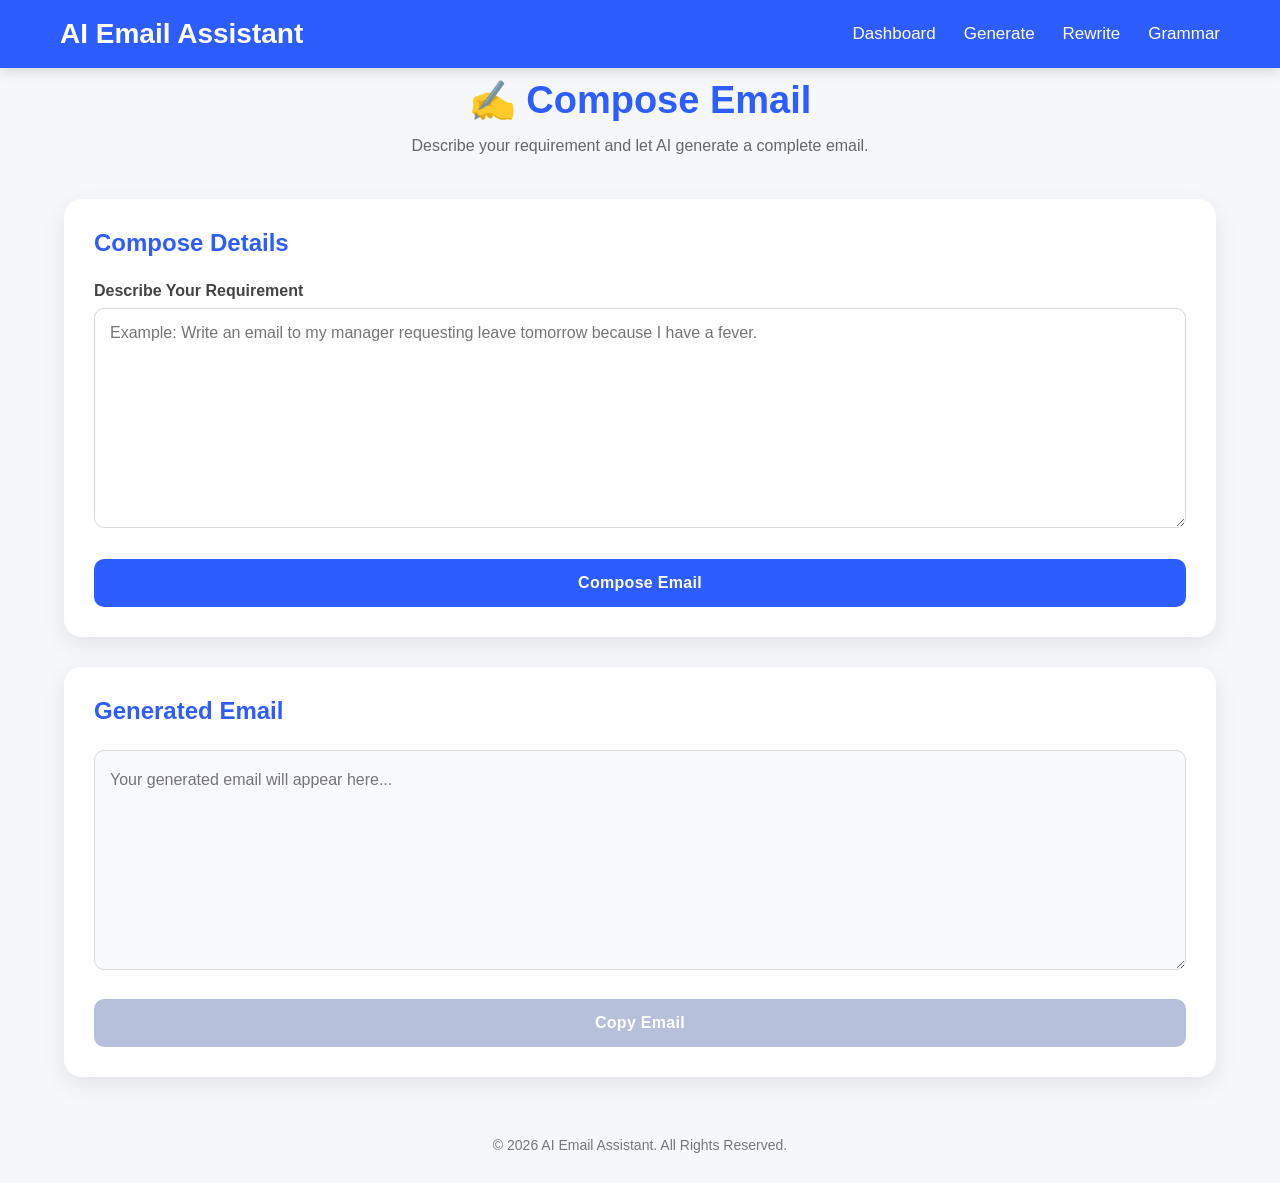
==== frontend/compose.html @ 92236990 "Completed Epic 8 - Compose Email feature" ====
<!DOCTYPE html>
<html lang="en">

<head>

    <meta charset="UTF-8">

    <meta
        name="viewport"
        content="width=device-width, initial-scale=1.0">

    <title>Compose Email</title>

    <link rel="stylesheet" href="css/common.css">
    <link rel="stylesheet" href="css/compose.css">

</head>

<body>

    <!-- ================= NAVBAR ================= -->

    <nav class="navbar">

        <div class="logo">

            AI Email Assistant

        </div>

        <ul class="nav-links">

            <li>

                <a href="index.html">

                    Dashboard

                </a>

            </li>

            <li>

                <a href="email.html">

                    Generate

                </a>

            </li>

            <li>

                <a href="rewrite.html">

                    Rewrite

                </a>

            </li>

            <li>

                <a href="grammar.html">

                    Grammar

                </a>

            </li>

        </ul>

    </nav>

    <!-- ================= PAGE ================= -->

    <main class="container">

        <h1 class="page-title">

            ✍️ Compose Email

        </h1>

        <p class="page-subtitle">

            Describe your requirement and let AI generate a complete email.

        </p>

        <!-- ================= INPUT CARD ================= -->

        <section class="card">

            <h2 class="section-title">

                Compose Details

            </h2>

            <div class="form-group">

                <label for="prompt">

                    Describe Your Requirement

                </label>

                <textarea
                    id="prompt"
                    placeholder="Example: Write an email to my manager requesting leave tomorrow because I have a fever."></textarea>

            </div>

            <button
                id="composeBtn"
                class="btn">

                Compose Email

            </button>

        </section>

        <!-- ================= OUTPUT CARD ================= -->

        <section class="card">

            <h2 class="section-title">

                Generated Email

            </h2>

            <textarea
                id="generatedEmail"
                readonly
                placeholder="Your generated email will appear here..."></textarea>

            <div class="button-group">

                <button
                    id="copyBtn"
                    class="btn"
                    disabled>

                    Copy Email

                </button>

            </div>

        </section>

    </main>

    <!-- ================= FOOTER ================= -->

    <footer>

        <p>

            © 2026 AI Email Assistant. All Rights Reserved.

        </p>

    </footer>

    <script src="js/common.js"></script>
    <script src="js/compose.js"></script>

</body>

</html>
---- frontend/css/common.css ----
/* ===================================
   RESET
=================================== */

*{
    margin:0;
    padding:0;
    box-sizing:border-box;
    font-family:"Segoe UI", Tahoma, Geneva, Verdana, sans-serif;
}

html{
    scroll-behavior:smooth;
}

body{
    background:#f5f7fb;
    color:#333;
}

/* ===================================
   NAVBAR
=================================== */

.navbar{

    width:100%;

    background:#2d5cff;

    display:flex;

    justify-content:space-between;

    align-items:center;

    padding:18px 60px;

    box-shadow:0 4px 12px rgba(0,0,0,.12);

    position:sticky;

    top:0;

    z-index:999;

}

.logo{

    color:#fff;

    font-size:28px;

    font-weight:700;

}

.nav-links{

    display:flex;

    list-style:none;

    gap:28px;

}

.nav-links li{

    list-style:none;

}

.nav-links a{

    color:white;

    text-decoration:none;

    font-size:17px;

    transition:.3s;

}

.nav-links a:hover{

    color:#ffe082;

}

.nav-links a.active{

    color:#ffe082;

    font-weight:bold;

}

/* ===================================
   CONTAINER
=================================== */

.container{

    width:90%;

    max-width:1200px;

    margin:0 auto;

}

/* ===================================
   CARD
=================================== */

.card{

    background:white;

    border-radius:18px;

    box-shadow:0 8px 25px rgba(0,0,0,.08);

    padding:30px;

}

/* ===================================
   TITLES
=================================== */

.page-title{

    font-size:38px;

    color:#2d5cff;

    margin-bottom:10px;

    text-align:center;

}

.page-subtitle{

    text-align:center;

    color:#666;

    margin-bottom:35px;

    line-height:1.7;

}

.section-title{

    color:#2d5cff;

    margin-bottom:25px;

}

/* ===================================
   FORM
=================================== */

.form-group{

    margin-bottom:20px;

}

.form-group label{

    display:block;

    margin-bottom:8px;

    font-weight:600;

}

input,
select,
textarea{

    width:100%;

    padding:14px;

    border:1px solid #d9d9d9;

    border-radius:10px;

    outline:none;

    font-size:16px;

    transition:.3s;

}

input:focus,
select:focus,
textarea:focus{

    border-color:#2d5cff;

    box-shadow:0 0 8px rgba(45,92,255,.18);

}

textarea{

    resize:vertical;

    min-height:180px;

}

/* ===================================
   BUTTON
=================================== */

.btn{

    width:100%;

    background:#2d5cff;

    color:white;

    border:none;

    padding:15px;

    border-radius:10px;

    font-size:16px;

    cursor:pointer;

    transition:.3s;

}

.btn:hover{

    background:#2048da;

}

.btn:disabled{

    background:#b6c0db;

    cursor:not-allowed;

}

/* ===================================
   FOOTER
=================================== */

footer{

    text-align:center;

    padding:30px;

    color:#777;

    font-size:14px;

}

/* ===================================
   RESPONSIVE
=================================== */

@media(max-width:768px){

    .navbar{

        flex-direction:column;

        gap:18px;

        padding:20px;

    }

    .nav-links{

        flex-wrap:wrap;

        justify-content:center;

        gap:18px;

    }

    .page-title{

        font-size:30px;

    }

}
---- frontend/css/compose.css ----
/* ===================================
   PAGE
=================================== */

.page-title{

    margin-top:10px;

}

.page-subtitle{

    margin-bottom:40px;

}

/* ===================================
   CARD
=================================== */

.card{

    margin-bottom:30px;

    animation:fadeIn .4s ease;

}

/* ===================================
   FORM
=================================== */

.form-group{

    margin-bottom:22px;

}

.form-group label{

    color:#444;

    font-size:16px;

}

textarea{

    width:100%;

    min-height:220px;

    padding:15px;

    border:1px solid #d9d9d9;

    border-radius:10px;

    outline:none;

    font-size:16px;

    resize:vertical;

    background:#fff;

    transition:.3s;

}

textarea:focus{

    border-color:#2d5cff;

    box-shadow:0 0 8px rgba(45,92,255,.18);

}

/* ===================================
   OUTPUT
=================================== */

#generatedEmail{

    background:#f8f9fc;

    color:#333;

    line-height:1.8;

}

/* ===================================
   BUTTON GROUP
=================================== */

.button-group{

    margin-top:20px;

}
/* ===================================
   BUTTON
=================================== */

.btn{

    margin-top:5px;

    font-weight:600;

    letter-spacing:.3px;

}

/* ===================================
   ANIMATION
=================================== */

@keyframes fadeIn{

    from{

        opacity:0;

        transform:translateY(20px);

    }

    to{

        opacity:1;

        transform:translateY(0);

    }

}

/* ===================================
   RESPONSIVE
=================================== */

@media(max-width:768px){

    .page-title{

        font-size:32px;

    }

    .page-subtitle{

        font-size:16px;

    }

    .card{

        padding:25px;

    }

}
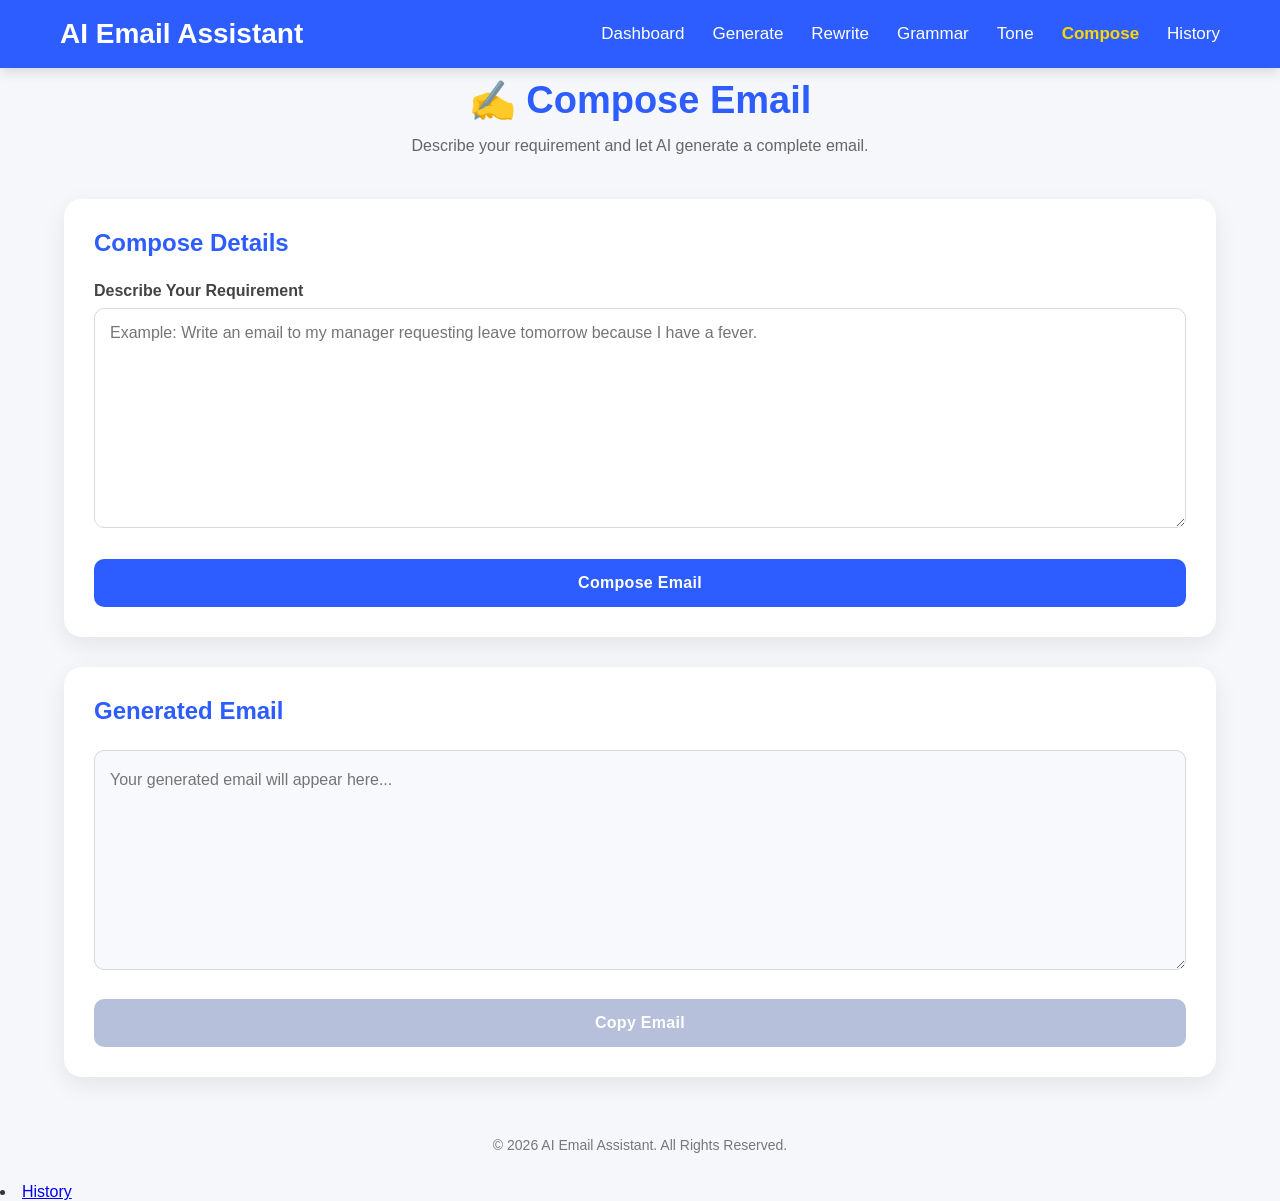
==== commit 2932e102: "Added compose and history to the project" ====
--- a/frontend/compose.html
+++ b/frontend/compose.html
@@ -22,57 +22,29 @@
 
     <nav class="navbar">
 
-        <div class="logo">
+    <div class="logo">
+        AI Email Assistant
+    </div>
 
-            AI Email Assistant
+    <ul class="nav-links">
 
-        </div>
+        <li><a href="index.html">Dashboard</a></li>
 
-        <ul class="nav-links">
+        <li><a href="email.html">Generate</a></li>
 
-            <li>
+        <li><a href="rewrite.html">Rewrite</a></li>
 
-                <a href="index.html">
+        <li><a href="grammar.html">Grammar</a></li>
 
-                    Dashboard
+        <li><a href="tone.html">Tone</a></li>
 
-                </a>
+        <li><a href="compose.html" class="active">Compose</a></li>
 
-            </li>
+        <li><a href="history.html">History</a></li>
 
-            <li>
+    </ul>
 
-                <a href="email.html">
-
-                    Generate
-
-                </a>
-
-            </li>
-
-            <li>
-
-                <a href="rewrite.html">
-
-                    Rewrite
-
-                </a>
-
-            </li>
-
-            <li>
-
-                <a href="grammar.html">
-
-                    Grammar
-
-                </a>
-
-            </li>
-
-        </ul>
-
-    </nav>
+</nav>
 
     <!-- ================= PAGE ================= -->
 
@@ -173,4 +145,7 @@
 
 </body>
 
-</html>+</html>
+<li>
+    <a href="history.html">History</a>
+</li>
--- a/frontend/css/common.css
+++ b/frontend/css/common.css
@@ -310,4 +310,13 @@
 
     }
 
+}
+.nav-links a.active {
+    color: #ffd700;
+    font-weight: bold;
+}
+
+.nav-links a:hover {
+    color: #ffd700;
+    transition: 0.3s;
 }
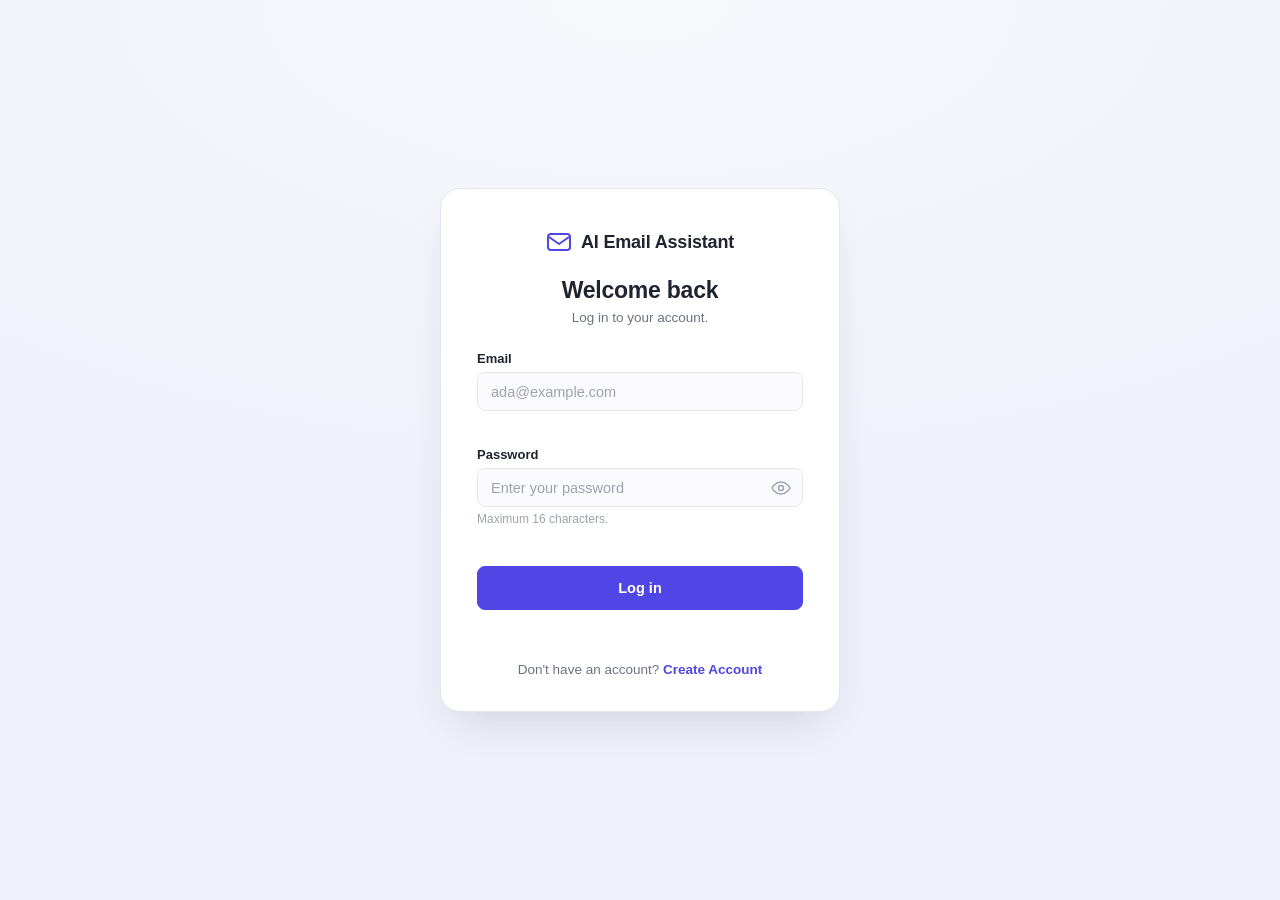
==== commit e43806a6: "debugging the final code now app is ready" ====
--- a/frontend/compose.html
+++ b/frontend/compose.html
@@ -140,6 +140,7 @@
 
     </footer>
 
+    <script src="js/Api.js"></script>
     <script src="js/common.js"></script>
     <script src="js/compose.js"></script>
 
